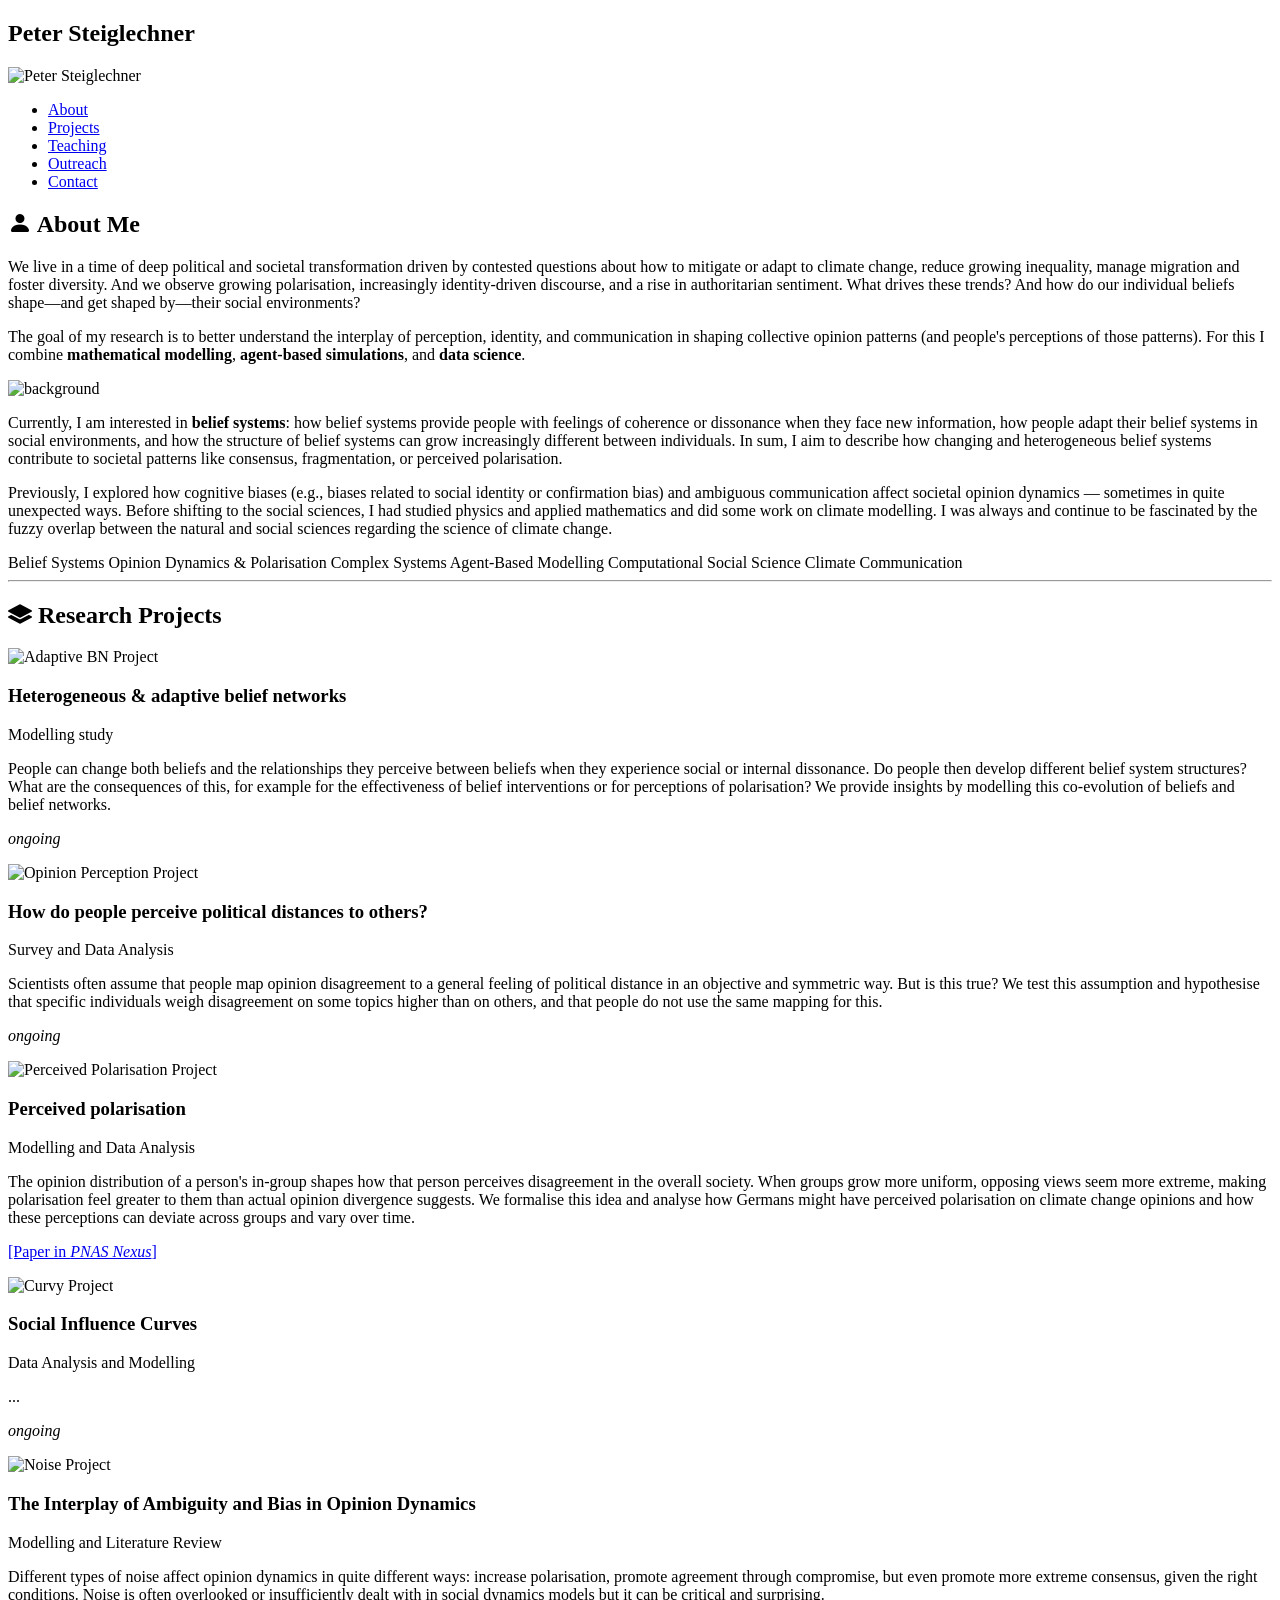
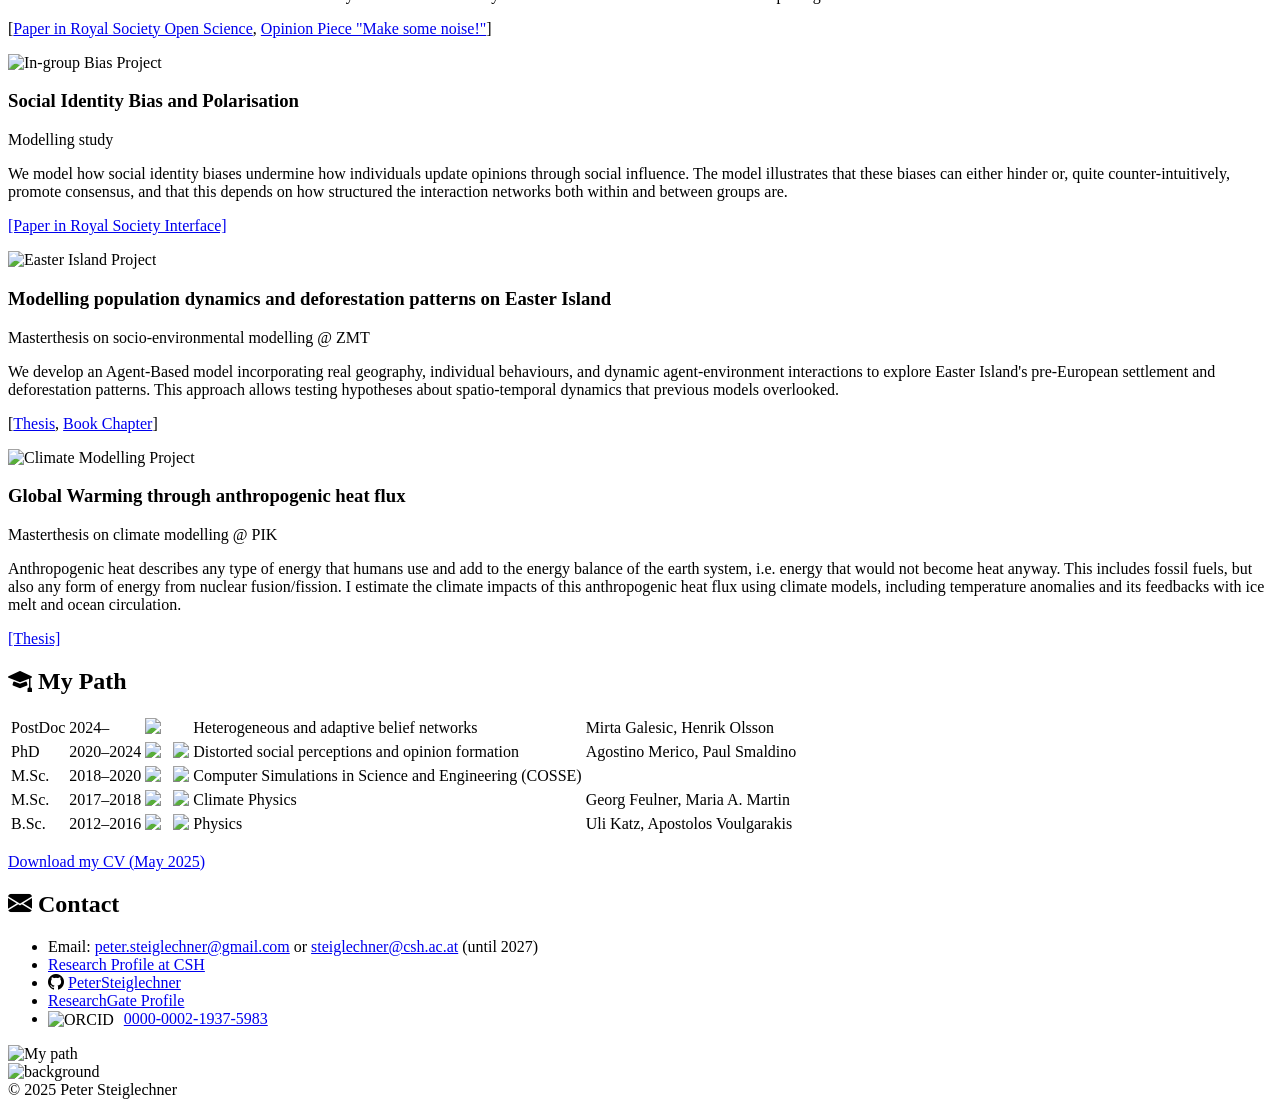
==== index.html @ 41eb7d70 "update paths" ====
<!DOCTYPE html>
<html lang="en">

<head>
  <meta charset="utf-8" />
  <meta name="viewport" content="width=device-width, initial-scale=1" />
  <title>Peter Steiglechner</title> 
  <link rel="icon" href="/PeterSteiglechner.github.io/static/assets/favicon.ico" />
  <link href="https://cdn.jsdelivr.net/npm/bootstrap-icons@1.5.0/font/bootstrap-icons.css" rel="stylesheet" />
  <link href="https://fonts.googleapis.com/css2?family=Mulish:wght@300;600;700&display=swap" rel="stylesheet" />
  <link rel="stylesheet" href="/PeterSteiglechner.github.io/static/css/main.css" />
  <style>
  html {
    scroll-behavior: smooth;
  }
</style>
</head>

<body>

<nav class="navbar">
  <div class="container nav-flex">
    <h1 class="site-title">Peter Steiglechner</h1>
        <img src="/PeterSteiglechner.github.io/static/assets/img/photo.png" alt="Peter Steiglechner" height="100" />
      <ul class="nav-menu">
      <li><a href="#about">About</a></li>
      <li><a href="#projects">Projects</a></li>
      <li><a href="teaching.html">Teaching</a></li>
      <li><a href="outreach.html">Outreach</a></li>
      <li><a href="#contact">Contact</a></li>
    </ul>
  </div>
</nav>

  <!-- Main Content -->
  <main class="container">
<section>
      <h2><i class="bi bi-person-fill"></i> About Me</h2>

<p>
We live in a time of deep political and societal transformation driven by contested questions about how to mitigate or adapt to climate change, reduce growing inequality, manage migration and foster diversity. And we observe growing polarisation, increasingly identity-driven discourse, and a rise in authoritarian sentiment. What drives these trends? And how do our individual beliefs shape—and get shaped by—their social environments?
</p>


<p>
  The goal of my research is to better understand the interplay of perception, identity, and communication in shaping collective opinion patterns (and people's perceptions of those patterns). For this I combine <strong>mathematical modelling</strong>, <strong>agent-based simulations</strong>, and <strong>data science</strong>.  
</p>
<img src="/PeterSteiglechner.github.io/static/assets/img/socialInfluence-1.png" alt="background" class="image-right" />

<p>
     Currently, I am interested in <strong>belief systems</strong>: how belief systems provide people with feelings of coherence or dissonance when they face new information, how people adapt their belief systems in social environments, and how the structure of belief systems can grow increasingly different between individuals. In sum, I aim to describe how changing and heterogeneous belief systems contribute to societal patterns like consensus, fragmentation, or perceived polarisation. 
</p>



<p>
     Previously, I explored how cognitive biases (e.g., biases related to social identity or confirmation bias) and ambiguous communication affect societal opinion dynamics — sometimes in quite unexpected ways. Before shifting to the social sciences, I had studied physics and applied mathematics and did some work on climate modelling. I was always and continue to be fascinated by the fuzzy overlap between the natural and social sciences regarding the science of climate change.
</p>


<div class="interest-tags">
  <span>Belief Systems</span>
  <span>Opinion Dynamics & Polarisation</span>
  <span>Complex Systems</span>
  <span>Agent-Based Modelling</span>
  <span>Computational Social Science</span>
  <span>Climate Communication</span>
</div>





    </section>

    <hr />

    <section class="projects-section" id="projects">
  <h2><i class="bi bi-layers-fill"></i> Research Projects</h2>
  
  <div class="scrolling-cards">
    

    <div class="project-card">
      <img src="/PeterSteiglechner.github.io/static/assets/img/projects/project_adaptivebn.png" alt="Adaptive BN Project">
      <h3>Heterogeneous & adaptive belief networks</h3>
      <p class="sub">Modelling study</p>
      <p class="desc">People can change both beliefs and the relationships they perceive between beliefs when they experience social or internal dissonance. Do people then develop different belief system structures? What are the consequences of this, for example for the effectiveness of belief interventions or for perceptions of polarisation? We provide insights by modelling this co-evolution of beliefs and belief networks. </p>
      <p><em>ongoing</em></p>
    </div>

    <div class="project-card">
      <img src="/PeterSteiglechner.github.io/static/assets/img/projects/project_survey2025.png" alt="Opinion Perception Project" style="width:70%">
      <h3>How do people perceive political distances to others?</h3>
      <p class="sub">Survey and Data Analysis</p>
      <p class="desc">Scientists often assume that people map opinion disagreement to a general feeling of political distance in an objective and symmetric way. But is this true? We test this assumption and hypothesise that specific individuals weigh disagreement on some topics higher than on others, and that people do not use the same mapping for this. </p>
      <p><em>ongoing</em></p>
    </div>

    <div class="project-card" data-href="/PeterSteiglechner.github.io/contents/projects/project25_perceivedpolarisation.html">
      <img src="/PeterSteiglechner.github.io/static/assets/img/projects/project_pnasnexus2025.jpg" alt="Perceived Polarisation Project">
      <h3>Perceived polarisation</h3>
      <p class="sub">Modelling and Data Analysis</p>
      <p class="desc">The opinion distribution of a person's in-group shapes how that person perceives disagreement in the overall society. When groups grow more uniform, opposing views seem more extreme, making polarisation feel greater to them than actual opinion divergence suggests. We formalise this idea and analyse how Germans might have perceived polarisation on climate change opinions and how these perceptions can deviate across groups and vary over time.</p>
      <p><a href="https://doi.org/10.1093/pnasnexus/pgaf184" target="_blank">[Paper in <em>PNAS Nexus</em>]</a></p>
    </div>


    <!-- <div class="project-card" data-href="/PeterSteiglechner.github.io/contents/projects/project_coherentABM.html">
      <img src="/PeterSteiglechner.github.io/static/assets/img/todo.png" alt="Project ">
      <h3>Opinion Dynamics with data-driven and heterogeneous cognitive coherence models</h3>
      <p class="sub">Data Analysis and Modelling</p>
      <p class="desc">...</p>
      <p><em>ongoing</em>, [<a href="" target="_blank">Book chapter</a>]</p>
    </div> -->
    
    <div class="project-card" data-href="/PeterSteiglechner.github.io/contents/projects/project_socialinfluencecurves.html">
      <img src="/PeterSteiglechner.github.io/static/assets/img/todo.png" alt="Curvy Project ">
      <h3>Social Influence Curves</h3>
      <p class="sub">Data Analysis and Modelling</p>
      <p class="desc">...</p>
      <p><em>ongoing</em></p>
    </div>


        <div class="project-card" data-href="/PeterSteiglechner.github.io/contents/projects/project24_ambiguity.html">
      <img src="/PeterSteiglechner.github.io/static/assets/img/projects/sketch_ms2-noise.png" alt="Noise Project" style="width:50%">
      <h3>The Interplay of Ambiguity and Bias in Opinion Dynamics</h3>
      <p class="sub">Modelling and Literature Review</p>
      <p class="desc">Different types of noise affect opinion dynamics in quite different ways: increase polarisation, promote agreement through compromise, but even promote more extreme consensus, given the right conditions. Noise is often overlooked or insufficiently dealt with in social dynamics models but it can be critical and surprising.</p>
      <p>[<a href="https://doi.org/10.1098/rsos.231071" target="_blank">Paper in Royal Society Open Science</a>, <a href="https://rofasss.org/2025/05/31/noise" target="_blank">Opinion Piece "Make some noise!"</a>]</p>
    </div>


    <div class="project-card" data-href="/PeterSteiglechner.github.io/contents/projects/project23_ingroupbias.html">
      <img src="/PeterSteiglechner.github.io/static/assets/img/projects/sketch_ms1-ingroup.png" alt="In-group Bias Project" style="width:60%">
      <h3>Social Identity Bias and Polarisation</h3>
      <p class="sub">Modelling study</p>
      <p class="desc">We model how social identity biases undermine how individuals update opinions through social influence. The model illustrates that these biases can either hinder or, quite counter-intuitively, promote consensus, and that this depends on how structured the interaction networks both within and between groups are.</p>
      <p><a href="https://doi.org/10.1098/rsif.2023.0372" target="_blank">[Paper in Royal Society Interface]</a></p>
    </div>
    
    <div class="project-card" data-href="/PeterSteiglechner.github.io/contents/projects/project20_easterisland.html">
      <img src="/PeterSteiglechner.github.io/static/assets/img/projects/project_zmt_easterisland.png" alt="Easter Island Project ">
      <h3>Modelling population dynamics and deforestation patterns on Easter Island</h3>
      <p class="sub">Masterthesis on socio-environmental modelling @ ZMT</p>
      <p class="desc">We develop an Agent-Based model incorporating real geography, individual behaviours, and dynamic agent-environment interactions to explore Easter Island's pre-European settlement and deforestation patterns. This approach allows testing hypotheses about spatio-temporal dynamics that previous models overlooked.</p>
      <p>[<a href="http://urn.kb.se/resolve?urn=urn:nbn:se:kth:diva-277730" target="_blank">Thesis</a>, <a href="https://doi.org/10.1007/978-3-030-91127-0_16" alt="Project">Book Chapter</a>]</p>
    </div>

    <div class="project-card" data-href="/PeterSteiglechner.github.io/contents/projects/project18_master_pik.html">
      <img src="/PeterSteiglechner.github.io/static/assets/img/projects/project_pik_ahf.png" alt="Climate Modelling Project ">
      <h3>Global Warming through anthropogenic heat flux</h3>
      <p class="sub">Masterthesis on climate modelling @ PIK</p>
      <p class="desc">Anthropogenic heat describes any type of energy that humans use and add to the energy balance of the earth system, i.e. energy that would not become heat anyway. This includes fossil fuels, but also any form of energy from nuclear fusion/fission. I estimate the climate impacts of this anthropogenic heat flux using climate models, including temperature anomalies and its feedbacks with ice melt and ocean circulation.</p>
      <p><a href="http://urn.kb.se/resolve?urn=urn:nbn:se:kth:diva-277730" target="_blank">[Thesis]</a></p>
    </div>
    <!-- Repeat for more cards -->

  </div>
  
  <!-- <div class="text-center mt-3">
    <a href="projects.html" class="card">View All Projects</a>
  </div> -->
</section>



    <!-- Path -->
    <section class="mb-5">
      <h2><i class="bi bi-mortarboard-fill"></i> My Path</h2>
     
        <div class="flex-path">
  <div class="table-responsive">
<table class="table table-bordered align-middle">
          <tbody>
            <tr>
              <td>PostDoc</td>
              <td>2024–</td>
              <td><img src="/PeterSteiglechner.github.io/static/assets/img/logos/logo-csh.png" height="40" /></td>
              <td>Heterogeneous and adaptive belief networks</td>
              <td>Mirta Galesic, Henrik Olsson</td>
            </tr>
            <tr>
              <td>PhD</td>
              <td>2020–2024</td>
              <td>
                <img src="/PeterSteiglechner.github.io/static/assets/img/logos/ZMT.png" height="40" />
                &nbsp
                <img src="/PeterSteiglechner.github.io/static/assets/img/logos/constructor.png" height="20" />
              </td>
              <td>Distorted social perceptions and opinion formation</td>
              <td>Agostino Merico, Paul Smaldino</td>
            </tr>
            <tr>
              <td>M.Sc.</td>
              <td>2018–2020</td>
              <td>
                <img src="/PeterSteiglechner.github.io/static/assets/img/logos/TUB.png" height="30" />
                &nbsp
                <img src="/PeterSteiglechner.github.io/static/assets/img/logos/kth.png" height="40" />
              </td>
              <td>Computer Simulations in Science and Engineering (COSSE)</td>
              <td></td>
            </tr>
            <tr>
              <td>M.Sc.</td>
              <td>2017–2018</td>
              <td>
                <img src="/PeterSteiglechner.github.io/static/assets/img/logos/unipotsdam.png" height="40" />
                &nbsp
                <img src="/PeterSteiglechner.github.io/static/assets/img/logos/pik.png" height="40" />
              </td>
              <td>Climate Physics</td>
              <td>Georg Feulner, Maria A. Martin</td>
            </tr>
            <tr>
              <td>B.Sc.</td>
              <td>2012–2016</td>
              <td>
                <img src="/PeterSteiglechner.github.io/static/assets/img/logos/FAU.png" height="40" />
                &nbsp
                <img src="/PeterSteiglechner.github.io/static/assets/img/logos/imperial.png" height="30" />
              </td>
              <td>Physics</td>
              <td>Uli Katz, Apostolos Voulgarakis</td>
            </tr>
          </tbody>
        </table>

        </div>
</div>

    </section>

          <p><a href="/PeterSteiglechner.github.io/static/pdfs/CV_PeterSteiglechner.pdf">Download my CV (May 2025)</a></p>

<div class="contact-map-wrapper mb-5">
  <section class="contact-section">
    <h2><i class="bi bi-envelope-fill"></i> Contact</h2>
    <ul>
      <li>Email: <a href="mailto:peter.steiglechner@gmail.com">peter.steiglechner@gmail.com</a> or <a href="mailto:steiglechner@csh.ac.at">steiglechner@csh.ac.at</a> (until 2027) </li>
      <li><a href="https://csh.ac.at/peter-steiglechner" target="_blank"> Research Profile at CSH</a></li>
      <li>
        <i class="bi bi-github"></i> 
        <a href="https://github.com/PeterSteiglechner">PeterSteiglechner</a>
      </li>
      <li>
        <a href="https://www.researchgate.net/profile/Peter-Steiglechner">ResearchGate Profile</a>
      </li>
        <li>
        <img src="/PeterSteiglechner.github.io/static/assets/img/orcid.png" alt="ORCID" style="width: 20px; height: 20px; vertical-align: middle; margin-right: 6px;" />
        <a href="https://orcid.org/0000-0002-1937-5983" target="_blank" rel="noopener">0000-0002-1937-5983</a>
        </li>
    </ul>
  </section>

  <div class="map-img">
    <img src="/PeterSteiglechner.github.io/static/assets/img/myWorld.png" alt="My path" />
  </div>
</div>


    <!-- Navigation Cards
    <section class="text-center mt-5">
      <div class="d-flex justify-content-center flex-wrap gap-3">
        <a href="projects.html" class="nav-card">Projects</a>
        <a href="teaching.html" class="nav-card">Teaching</a>
        <a href="outreach.html" class="nav-card">Outreach</a>
      </div>
    </section> -->

<img src="/PeterSteiglechner.github.io/static/assets/img/titlepagesmall.png" alt="background" class="page-bottom-bg" />

  </main>

  <footer class="text-center py-4 text-muted small">
    &copy; 2025 Peter Steiglechner
  </footer>


</body>


<script>
document.querySelectorAll('.project-card').forEach(card => {
  card.addEventListener('click', (e) => {
    // If the clicked element is a link inside the card, do nothing here (allow default)
    if (e.target.closest('a')) {
      return;
    }
    const url = card.getAttribute('data-href');
    if (url) {
      window.open(url, '_blank'); // open in new tab, or use window.location.href = url to open same tab
    }
  });
});
</script>


</html>
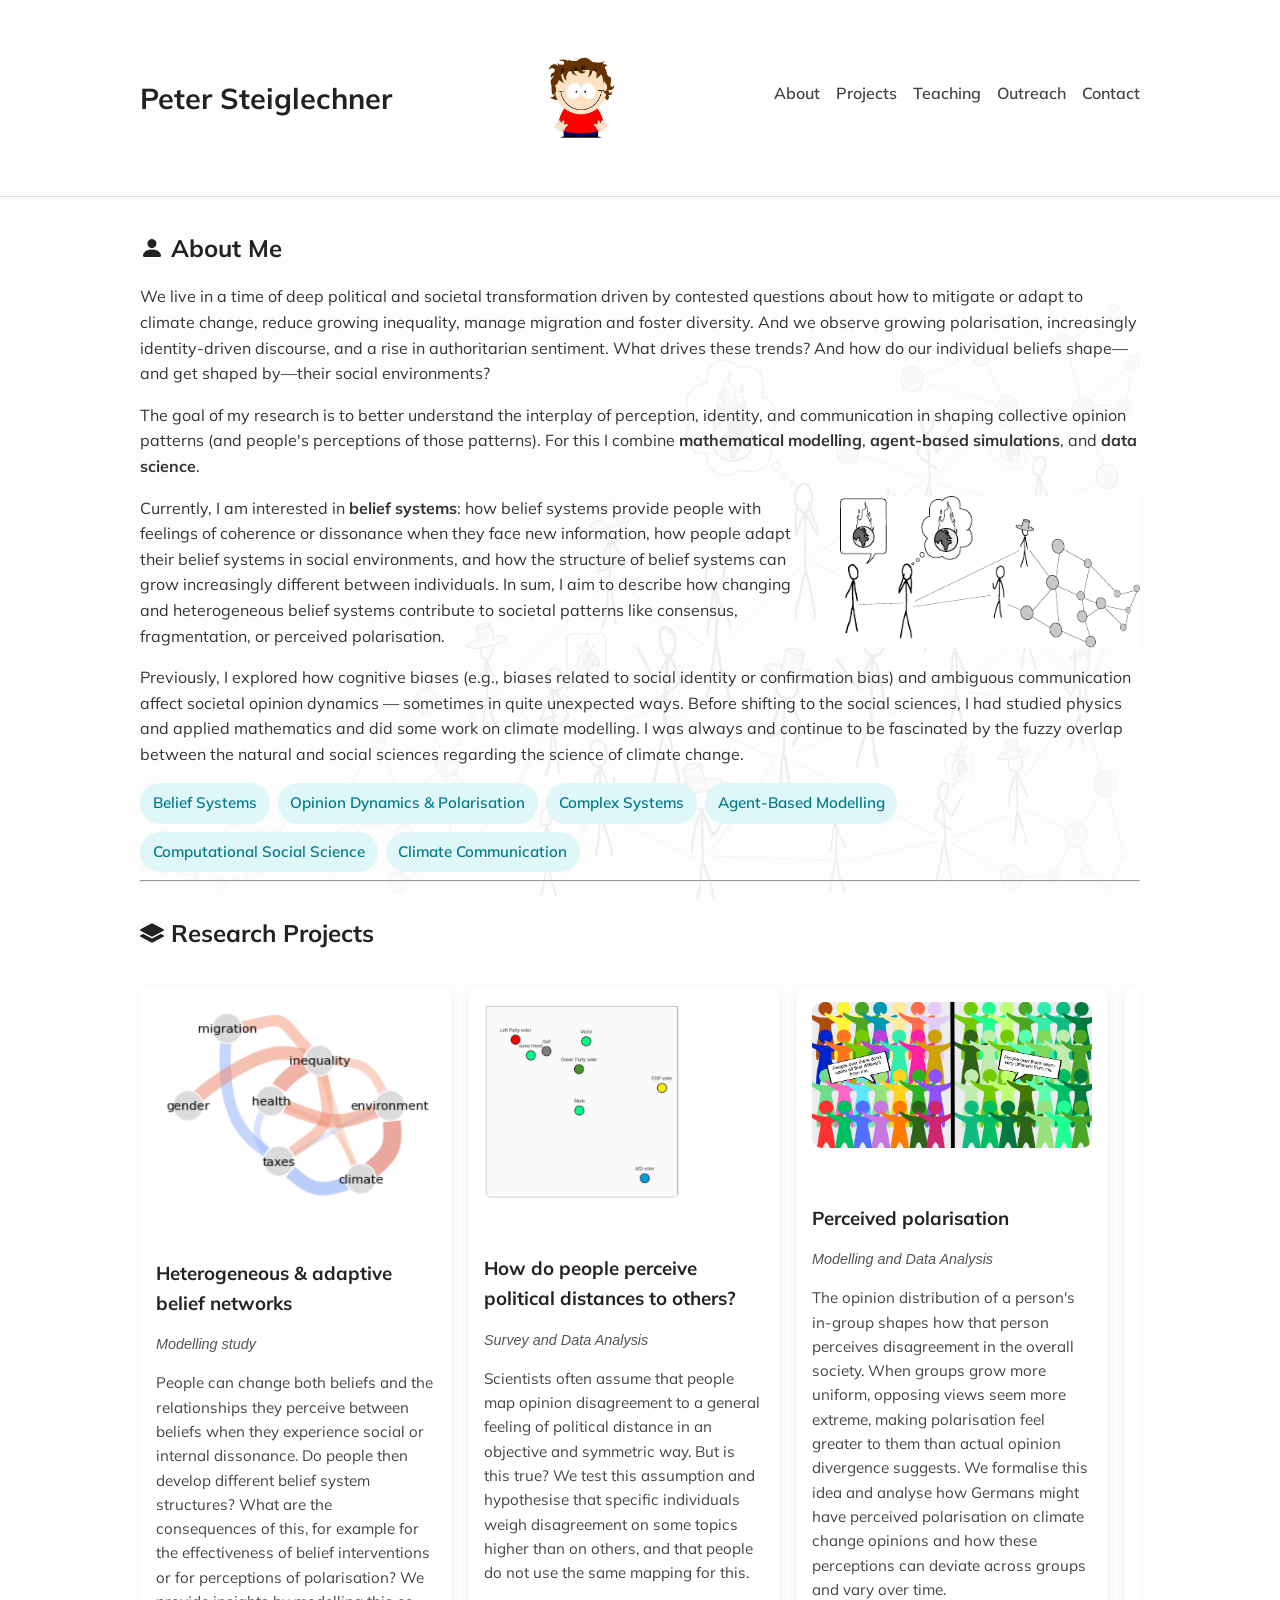
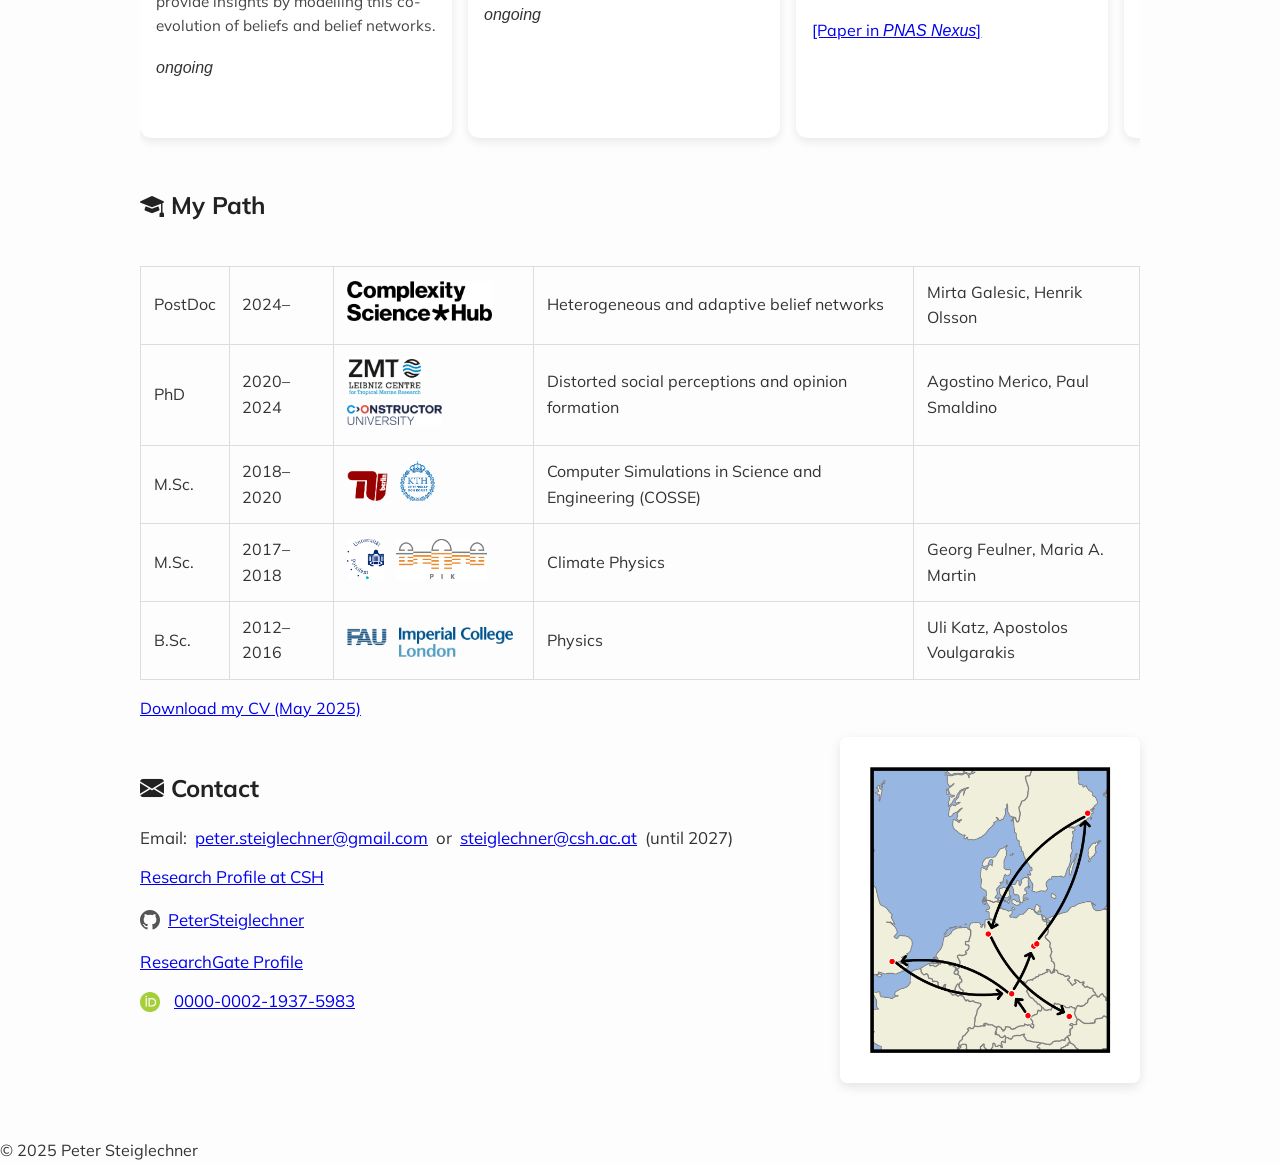
==== commit 9ba79c5c: "update paths" ====
--- a/index.html
+++ b/index.html
@@ -5,10 +5,10 @@
   <meta charset="utf-8" />
   <meta name="viewport" content="width=device-width, initial-scale=1" />
   <title>Peter Steiglechner</title> 
-  <link rel="icon" href="/PeterSteiglechner.github.io/static/assets/favicon.ico" />
+  <link rel="icon" href="/static/assets/favicon.ico" />
   <link href="https://cdn.jsdelivr.net/npm/bootstrap-icons@1.5.0/font/bootstrap-icons.css" rel="stylesheet" />
   <link href="https://fonts.googleapis.com/css2?family=Mulish:wght@300;600;700&display=swap" rel="stylesheet" />
-  <link rel="stylesheet" href="/PeterSteiglechner.github.io/static/css/main.css" />
+  <link rel="stylesheet" href="/static/css/main.css" />
   <style>
   html {
     scroll-behavior: smooth;
@@ -21,7 +21,7 @@
 <nav class="navbar">
   <div class="container nav-flex">
     <h1 class="site-title">Peter Steiglechner</h1>
-        <img src="/PeterSteiglechner.github.io/static/assets/img/photo.png" alt="Peter Steiglechner" height="100" />
+        <img src="/static/assets/img/photo.png" alt="Peter Steiglechner" height="100" />
       <ul class="nav-menu">
       <li><a href="#about">About</a></li>
       <li><a href="#projects">Projects</a></li>
@@ -45,7 +45,7 @@
 <p>
   The goal of my research is to better understand the interplay of perception, identity, and communication in shaping collective opinion patterns (and people's perceptions of those patterns). For this I combine <strong>mathematical modelling</strong>, <strong>agent-based simulations</strong>, and <strong>data science</strong>.  
 </p>
-<img src="/PeterSteiglechner.github.io/static/assets/img/socialInfluence-1.png" alt="background" class="image-right" />
+<img src="/static/assets/img/socialInfluence-1.png" alt="background" class="image-right" />
 
 <p>
      Currently, I am interested in <strong>belief systems</strong>: how belief systems provide people with feelings of coherence or dissonance when they face new information, how people adapt their belief systems in social environments, and how the structure of belief systems can grow increasingly different between individuals. In sum, I aim to describe how changing and heterogeneous belief systems contribute to societal patterns like consensus, fragmentation, or perceived polarisation. 
@@ -82,7 +82,7 @@
     
 
     <div class="project-card">
-      <img src="/PeterSteiglechner.github.io/static/assets/img/projects/project_adaptivebn.png" alt="Adaptive BN Project">
+      <img src="/static/assets/img/projects/project_adaptivebn.png" alt="Adaptive BN Project">
       <h3>Heterogeneous & adaptive belief networks</h3>
       <p class="sub">Modelling study</p>
       <p class="desc">People can change both beliefs and the relationships they perceive between beliefs when they experience social or internal dissonance. Do people then develop different belief system structures? What are the consequences of this, for example for the effectiveness of belief interventions or for perceptions of polarisation? We provide insights by modelling this co-evolution of beliefs and belief networks. </p>
@@ -90,15 +90,15 @@
     </div>
 
     <div class="project-card">
-      <img src="/PeterSteiglechner.github.io/static/assets/img/projects/project_survey2025.png" alt="Opinion Perception Project" style="width:70%">
+      <img src="/static/assets/img/projects/project_survey2025.png" alt="Opinion Perception Project" style="width:70%">
       <h3>How do people perceive political distances to others?</h3>
       <p class="sub">Survey and Data Analysis</p>
       <p class="desc">Scientists often assume that people map opinion disagreement to a general feeling of political distance in an objective and symmetric way. But is this true? We test this assumption and hypothesise that specific individuals weigh disagreement on some topics higher than on others, and that people do not use the same mapping for this. </p>
       <p><em>ongoing</em></p>
     </div>
 
-    <div class="project-card" data-href="/PeterSteiglechner.github.io/contents/projects/project25_perceivedpolarisation.html">
-      <img src="/PeterSteiglechner.github.io/static/assets/img/projects/project_pnasnexus2025.jpg" alt="Perceived Polarisation Project">
+    <div class="project-card" data-href="/contents/projects/project25_perceivedpolarisation.html">
+      <img src="/static/assets/img/projects/project_pnasnexus2025.jpg" alt="Perceived Polarisation Project">
       <h3>Perceived polarisation</h3>
       <p class="sub">Modelling and Data Analysis</p>
       <p class="desc">The opinion distribution of a person's in-group shapes how that person perceives disagreement in the overall society. When groups grow more uniform, opposing views seem more extreme, making polarisation feel greater to them than actual opinion divergence suggests. We formalise this idea and analyse how Germans might have perceived polarisation on climate change opinions and how these perceptions can deviate across groups and vary over time.</p>
@@ -106,16 +106,16 @@
     </div>
 
 
-    <!-- <div class="project-card" data-href="/PeterSteiglechner.github.io/contents/projects/project_coherentABM.html">
-      <img src="/PeterSteiglechner.github.io/static/assets/img/todo.png" alt="Project ">
+    <!-- <div class="project-card" data-href="/contents/projects/project_coherentABM.html">
+      <img src="/static/assets/img/todo.png" alt="Project ">
       <h3>Opinion Dynamics with data-driven and heterogeneous cognitive coherence models</h3>
       <p class="sub">Data Analysis and Modelling</p>
       <p class="desc">...</p>
       <p><em>ongoing</em>, [<a href="" target="_blank">Book chapter</a>]</p>
     </div> -->
     
-    <div class="project-card" data-href="/PeterSteiglechner.github.io/contents/projects/project_socialinfluencecurves.html">
-      <img src="/PeterSteiglechner.github.io/static/assets/img/todo.png" alt="Curvy Project ">
+    <div class="project-card" data-href="/contents/projects/project_socialinfluencecurves.html">
+      <img src="/static/assets/img/todo.png" alt="Curvy Project ">
       <h3>Social Influence Curves</h3>
       <p class="sub">Data Analysis and Modelling</p>
       <p class="desc">...</p>
@@ -123,8 +123,8 @@
     </div>
 
 
-        <div class="project-card" data-href="/PeterSteiglechner.github.io/contents/projects/project24_ambiguity.html">
-      <img src="/PeterSteiglechner.github.io/static/assets/img/projects/sketch_ms2-noise.png" alt="Noise Project" style="width:50%">
+        <div class="project-card" data-href="/contents/projects/project24_ambiguity.html">
+      <img src="/static/assets/img/projects/sketch_ms2-noise.png" alt="Noise Project" style="width:50%">
       <h3>The Interplay of Ambiguity and Bias in Opinion Dynamics</h3>
       <p class="sub">Modelling and Literature Review</p>
       <p class="desc">Different types of noise affect opinion dynamics in quite different ways: increase polarisation, promote agreement through compromise, but even promote more extreme consensus, given the right conditions. Noise is often overlooked or insufficiently dealt with in social dynamics models but it can be critical and surprising.</p>
@@ -132,24 +132,24 @@
     </div>
 
 
-    <div class="project-card" data-href="/PeterSteiglechner.github.io/contents/projects/project23_ingroupbias.html">
-      <img src="/PeterSteiglechner.github.io/static/assets/img/projects/sketch_ms1-ingroup.png" alt="In-group Bias Project" style="width:60%">
+    <div class="project-card" data-href="/contents/projects/project23_ingroupbias.html">
+      <img src="/static/assets/img/projects/sketch_ms1-ingroup.png" alt="In-group Bias Project" style="width:60%">
       <h3>Social Identity Bias and Polarisation</h3>
       <p class="sub">Modelling study</p>
       <p class="desc">We model how social identity biases undermine how individuals update opinions through social influence. The model illustrates that these biases can either hinder or, quite counter-intuitively, promote consensus, and that this depends on how structured the interaction networks both within and between groups are.</p>
       <p><a href="https://doi.org/10.1098/rsif.2023.0372" target="_blank">[Paper in Royal Society Interface]</a></p>
     </div>
     
-    <div class="project-card" data-href="/PeterSteiglechner.github.io/contents/projects/project20_easterisland.html">
-      <img src="/PeterSteiglechner.github.io/static/assets/img/projects/project_zmt_easterisland.png" alt="Easter Island Project ">
+    <div class="project-card" data-href="/contents/projects/project20_easterisland.html">
+      <img src="/static/assets/img/projects/project_zmt_easterisland.png" alt="Easter Island Project ">
       <h3>Modelling population dynamics and deforestation patterns on Easter Island</h3>
       <p class="sub">Masterthesis on socio-environmental modelling @ ZMT</p>
       <p class="desc">We develop an Agent-Based model incorporating real geography, individual behaviours, and dynamic agent-environment interactions to explore Easter Island's pre-European settlement and deforestation patterns. This approach allows testing hypotheses about spatio-temporal dynamics that previous models overlooked.</p>
       <p>[<a href="http://urn.kb.se/resolve?urn=urn:nbn:se:kth:diva-277730" target="_blank">Thesis</a>, <a href="https://doi.org/10.1007/978-3-030-91127-0_16" alt="Project">Book Chapter</a>]</p>
     </div>
 
-    <div class="project-card" data-href="/PeterSteiglechner.github.io/contents/projects/project18_master_pik.html">
-      <img src="/PeterSteiglechner.github.io/static/assets/img/projects/project_pik_ahf.png" alt="Climate Modelling Project ">
+    <div class="project-card" data-href="/contents/projects/project18_master_pik.html">
+      <img src="/static/assets/img/projects/project_pik_ahf.png" alt="Climate Modelling Project ">
       <h3>Global Warming through anthropogenic heat flux</h3>
       <p class="sub">Masterthesis on climate modelling @ PIK</p>
       <p class="desc">Anthropogenic heat describes any type of energy that humans use and add to the energy balance of the earth system, i.e. energy that would not become heat anyway. This includes fossil fuels, but also any form of energy from nuclear fusion/fission. I estimate the climate impacts of this anthropogenic heat flux using climate models, including temperature anomalies and its feedbacks with ice melt and ocean circulation.</p>
@@ -177,7 +177,7 @@
             <tr>
               <td>PostDoc</td>
               <td>2024–</td>
-              <td><img src="/PeterSteiglechner.github.io/static/assets/img/logos/logo-csh.png" height="40" /></td>
+              <td><img src="/static/assets/img/logos/logo-csh.png" height="40" /></td>
               <td>Heterogeneous and adaptive belief networks</td>
               <td>Mirta Galesic, Henrik Olsson</td>
             </tr>
@@ -185,9 +185,9 @@
               <td>PhD</td>
               <td>2020–2024</td>
               <td>
-                <img src="/PeterSteiglechner.github.io/static/assets/img/logos/ZMT.png" height="40" />
+                <img src="/static/assets/img/logos/ZMT.png" height="40" />
                 &nbsp
-                <img src="/PeterSteiglechner.github.io/static/assets/img/logos/constructor.png" height="20" />
+                <img src="/static/assets/img/logos/constructor.png" height="20" />
               </td>
               <td>Distorted social perceptions and opinion formation</td>
               <td>Agostino Merico, Paul Smaldino</td>
@@ -196,9 +196,9 @@
               <td>M.Sc.</td>
               <td>2018–2020</td>
               <td>
-                <img src="/PeterSteiglechner.github.io/static/assets/img/logos/TUB.png" height="30" />
+                <img src="/static/assets/img/logos/TUB.png" height="30" />
                 &nbsp
-                <img src="/PeterSteiglechner.github.io/static/assets/img/logos/kth.png" height="40" />
+                <img src="/static/assets/img/logos/kth.png" height="40" />
               </td>
               <td>Computer Simulations in Science and Engineering (COSSE)</td>
               <td></td>
@@ -207,9 +207,9 @@
               <td>M.Sc.</td>
               <td>2017–2018</td>
               <td>
-                <img src="/PeterSteiglechner.github.io/static/assets/img/logos/unipotsdam.png" height="40" />
+                <img src="/static/assets/img/logos/unipotsdam.png" height="40" />
                 &nbsp
-                <img src="/PeterSteiglechner.github.io/static/assets/img/logos/pik.png" height="40" />
+                <img src="/static/assets/img/logos/pik.png" height="40" />
               </td>
               <td>Climate Physics</td>
               <td>Georg Feulner, Maria A. Martin</td>
@@ -218,9 +218,9 @@
               <td>B.Sc.</td>
               <td>2012–2016</td>
               <td>
-                <img src="/PeterSteiglechner.github.io/static/assets/img/logos/FAU.png" height="40" />
+                <img src="/static/assets/img/logos/FAU.png" height="40" />
                 &nbsp
-                <img src="/PeterSteiglechner.github.io/static/assets/img/logos/imperial.png" height="30" />
+                <img src="/static/assets/img/logos/imperial.png" height="30" />
               </td>
               <td>Physics</td>
               <td>Uli Katz, Apostolos Voulgarakis</td>
@@ -233,7 +233,7 @@
 
     </section>
 
-          <p><a href="/PeterSteiglechner.github.io/static/pdfs/CV_PeterSteiglechner.pdf">Download my CV (May 2025)</a></p>
+          <p><a href="/static/pdfs/CV_PeterSteiglechner.pdf">Download my CV (May 2025)</a></p>
 
 <div class="contact-map-wrapper mb-5">
   <section class="contact-section">
@@ -249,14 +249,14 @@
         <a href="https://www.researchgate.net/profile/Peter-Steiglechner">ResearchGate Profile</a>
       </li>
         <li>
-        <img src="/PeterSteiglechner.github.io/static/assets/img/orcid.png" alt="ORCID" style="width: 20px; height: 20px; vertical-align: middle; margin-right: 6px;" />
+        <img src="/static/assets/img/orcid.png" alt="ORCID" style="width: 20px; height: 20px; vertical-align: middle; margin-right: 6px;" />
         <a href="https://orcid.org/0000-0002-1937-5983" target="_blank" rel="noopener">0000-0002-1937-5983</a>
         </li>
     </ul>
   </section>
 
   <div class="map-img">
-    <img src="/PeterSteiglechner.github.io/static/assets/img/myWorld.png" alt="My path" />
+    <img src="/static/assets/img/myWorld.png" alt="My path" />
   </div>
 </div>
 
@@ -270,7 +270,7 @@
       </div>
     </section> -->
 
-<img src="/PeterSteiglechner.github.io/static/assets/img/titlepagesmall.png" alt="background" class="page-bottom-bg" />
+<img src="/static/assets/img/titlepagesmall.png" alt="background" class="page-bottom-bg" />
 
   </main>
 
--- a/static/css/main.css
+++ b/static/css/main.css
@@ -0,0 +1,305 @@
+/* ===== Global Body and Container ===== */
+body {
+  font-family: 'Mulish', sans-serif;
+  margin: 0;
+  padding: 0;
+  line-height: 1.6;
+  background-color: #fdfdfd;
+  color: #333;
+}
+
+.container {
+  max-width: 1000px;
+  margin: 2rem auto;
+  padding: 0 1rem;
+}
+
+/* ===== Navigation ===== */
+nav.navbar {
+  background-color: #fff;
+  border-bottom: 1px solid #ddd;
+  padding: 1rem;
+}
+
+.site-title {
+  font-size: 1.8rem;
+  font-weight: 700;
+  margin: 0;
+}
+
+.nav-flex {
+  display: flex;
+  justify-content: space-between;
+  align-items: center;
+}
+
+.nav-menu {
+  list-style: none;
+  display: flex;
+  gap: 1rem;
+  margin: 0;
+  padding: 0;
+}
+
+.nav-menu li a {
+  text-decoration: none;
+  color: #444;
+  font-weight: 600;
+}
+
+.nav-menu li a:hover {
+  color: #0077cc;
+}
+
+/* ===== Headings ===== */
+h1, h2, h3 {
+  color: #222;
+  margin-top: 2rem;
+  margin-bottom: 1rem;
+}
+
+/* ===== Lists ===== */
+ul {
+  padding-left: 1.2rem;
+}
+
+ul li {
+  margin-bottom: 0.5rem;
+}
+
+/* ===== Tables ===== */
+table {
+  width: 100%;
+  border-collapse: collapse;
+  margin-top: 1rem;
+}
+
+th, td {
+  border: 1px solid #ddd;
+  padding: 0.8rem;
+  text-align: left;
+  vertical-align: middle;
+}
+
+/* ===== Profile Pic ===== */
+.profile-pic {
+  text-align: center;
+  margin: 2rem 0;
+}
+.profile-pic img {
+  border-radius: 50%;
+  max-width: 180px;
+  box-shadow: 0 4px 12px rgba(0,0,0,0.1);
+}
+
+/* ===== Interest Tags ===== */
+.interest-tags {
+  display: flex;
+  flex-wrap: wrap;
+  gap: 0.5rem;
+  margin-top: 1rem;
+}
+
+.interest-tags span {
+  background: #e0f7fa;
+  padding: 0.5rem 0.8rem;
+  border-radius: 20px;
+  font-size: 0.95rem;
+  font-weight: 600;
+  color: #007b8a;
+}
+
+/* ===== Flex Path Section ===== */
+.flex-path {
+  display: flex;
+  flex-wrap: wrap;
+  gap: 2rem;
+  align-items: flex-start;
+  margin-top: 1.5rem;
+}
+
+.flex-path .map-img img {
+  max-height: 400px;
+  border-radius: 12px;
+  box-shadow: 0 4px 10px rgba(0,0,0,0.1);
+}
+
+/* ===== Scrolling Cards ===== */
+.scrolling-cards {
+  display: flex;
+  overflow-x: auto;
+  gap: 1rem;
+  padding: 1rem 0;
+  scroll-snap-type: x mandatory;
+}
+
+.project-card {
+  flex: 0 0 280px;
+  background: #fff;
+  padding: 1rem;
+  border-radius: 12px;
+  box-shadow: 0 4px 10px rgba(0,0,0,0.08);
+  scroll-snap-align: start;
+}
+
+.project-card img {
+  width: 100%;
+  height: auto;
+  border-radius: 10px;
+  margin-bottom: 1rem;
+}
+
+.project-card h3 {
+  margin-bottom: 0.5rem;
+}
+
+.project-card .sub {
+  font-size: 0.9rem;
+  color: #555;
+  font-style: italic;
+  margin-bottom: 0.5rem;
+}
+
+.project-card .desc {
+  font-size: 0.95rem;
+  color: #444;
+  margin-bottom: 0.5rem;
+}
+
+.project-card {
+  cursor: pointer;
+}
+.project-card a {
+  cursor: pointer;
+}
+
+/* ===== Contact + Map Flexbox ===== */
+.contact-map-wrapper {
+  display: flex;
+  justify-content: space-between;
+  align-items: flex-start;
+  gap: 2rem;
+  margin-bottom: 3rem;
+}
+
+.contact-section {
+  flex: 1 1 50%;
+  max-width: 600px;
+}
+
+.contact-section ul {
+  list-style: none;
+  padding: 0;
+}
+
+.contact-section ul li {
+  margin-bottom: 0.8rem;
+  font-size: 1.05rem;
+  display: flex;
+  align-items: center;
+  gap: 0.5rem;
+}
+
+.contact-section ul li i {
+  font-size: 1.25rem;
+  color: #555;
+}
+
+.map-img {
+  flex: 1 1 40%;
+  max-width: 300px;
+  text-align: right;
+}
+
+.map-img img {
+  max-width: 100%;
+  height: auto;
+  border-radius: 8px;
+  box-shadow: 0 4px 12px rgba(0,0,0,0.1);
+}
+
+/* ===== Background image at page bottom ===== */
+.page-bottom-bg {
+  position: fixed;
+  bottom: 0;
+  left: 50%;
+  transform: translateX(-50%);
+  width: 1000px;      /* match container max-width */
+  max-width: 100vw;
+  height: auto;
+  max-height: 80vh;
+  opacity: 0.06;
+  z-index: -1;
+  pointer-events: none;
+  user-select: none;
+}
+
+/* ===== Content Sections (Teaching, Outreach, etc) ===== */
+.content-section {
+  background: linear-gradient(135deg, #e9f0f7 0%, #fefefe 100%);
+  border-radius: 12px;
+  box-shadow: 0 6px 20px rgba(0,0,0,0.05);
+  padding: 2rem 1.5rem 2.5rem;
+  margin-bottom: 3rem;
+}
+
+.content-section header {
+  margin-bottom: 1.25rem;
+  display: flex;
+  flex-direction: column;
+  gap: 0.5rem;
+}
+
+.content-section header hr {
+  width: 50px;
+  height: 4px;
+  background-color: #4a90e2;
+  border: none;
+  border-radius: 4px;
+  margin: 0;
+}
+
+/* ===== Icons spacing (Bootstrap Icons helper) ===== */
+.me-2 {
+  margin-right: 0.5rem;
+}
+
+/* ===== Responsive ===== */
+@media (max-width: 600px) {
+  .content-section {
+    padding-left: 1rem;
+    padding-right: 1rem;
+  }
+
+  .container {
+    padding-left: 1rem;
+    padding-right: 1rem;
+  }
+}
+
+
+.btn-back {
+    display: inline-block;
+    margin-bottom: 1rem;
+    padding: 0.5rem 1rem;
+    background-color: #4a90e2;
+    color: white;
+    text-decoration: none;
+    border-radius: 5px;
+    font-weight: 600;
+  }
+  .btn-back:hover {
+    background-color: #003d80;
+  }
+
+
+  html {
+    scroll-behavior: smooth;
+  }
+
+
+.image-right {
+    float: right;
+    margin-left: 20px;
+    width: 300px; /* Adjust width as needed */
+  }
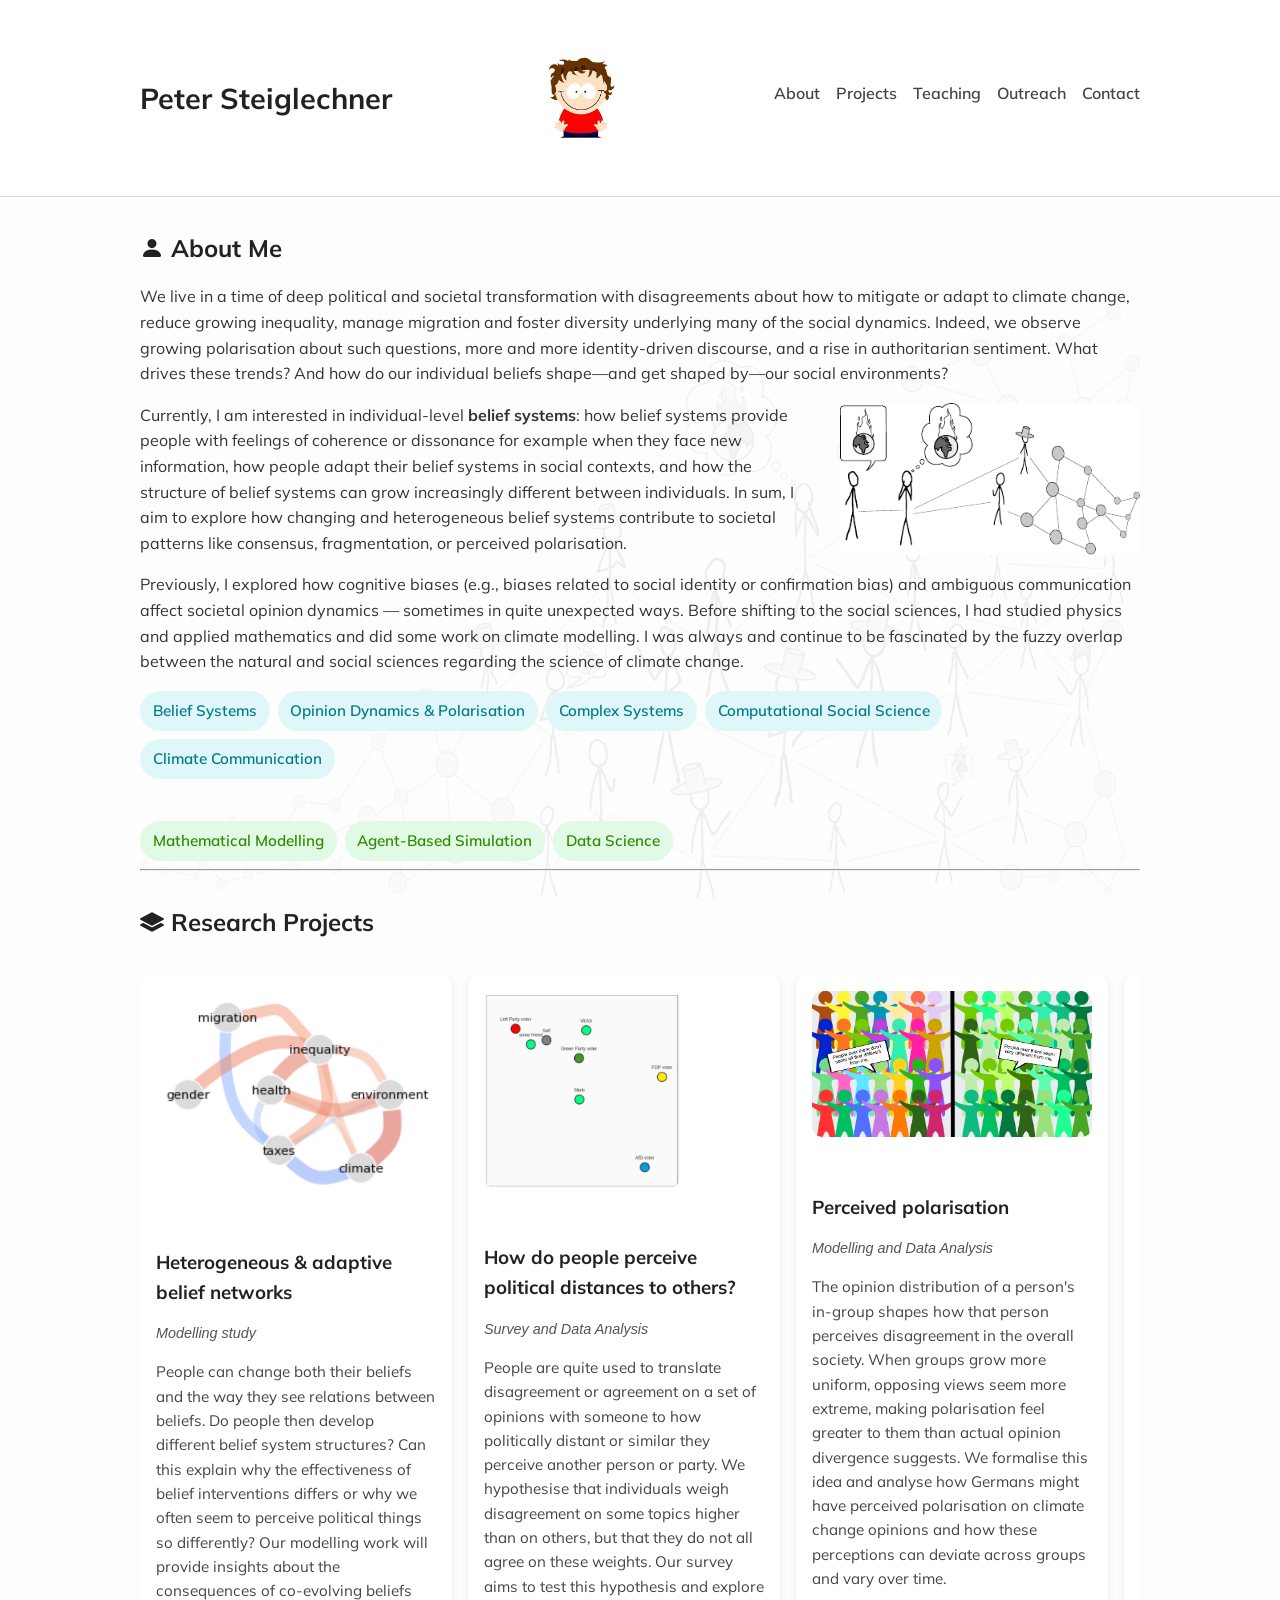
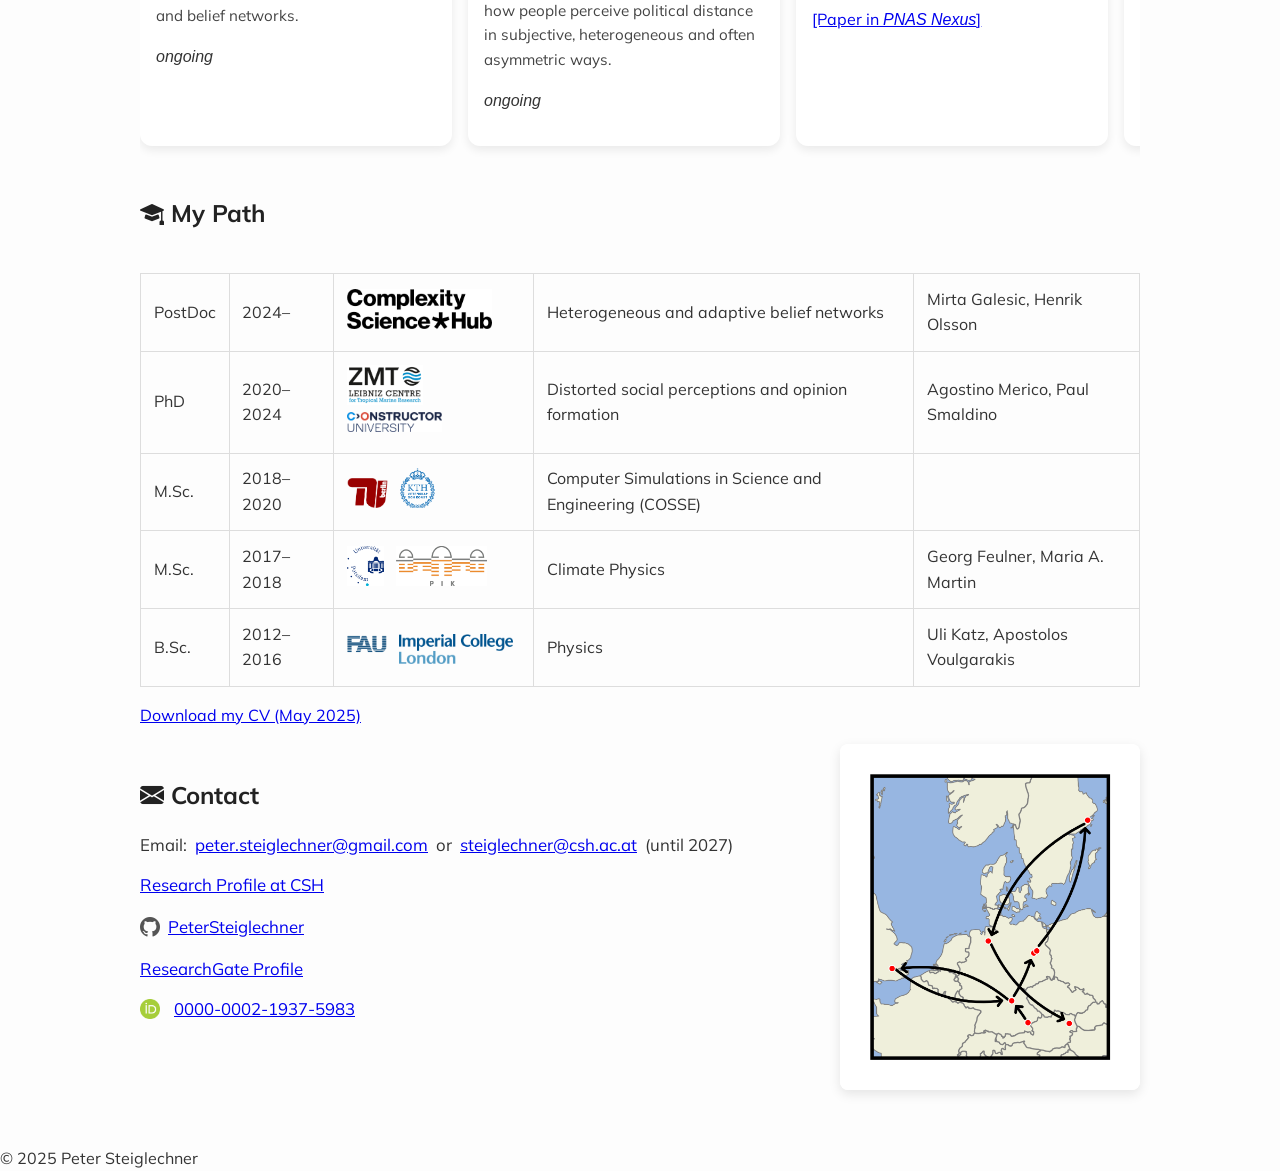
==== commit dfba5b2f: "filled opinionperception and adaotive bn" ====
--- a/index.html
+++ b/index.html
@@ -23,11 +23,11 @@
     <h1 class="site-title">Peter Steiglechner</h1>
         <img src="/static/assets/img/photo.png" alt="Peter Steiglechner" height="100" />
       <ul class="nav-menu">
-      <li><a href="#about">About</a></li>
-      <li><a href="#projects">Projects</a></li>
-      <li><a href="teaching.html">Teaching</a></li>
-      <li><a href="outreach.html">Outreach</a></li>
-      <li><a href="#contact">Contact</a></li>
+      <li><a href="index.html#about">About</a></li>
+      <li><a href="index.html#projects">Projects</a></li>
+      <li><a href="/teaching.html">Teaching</a></li>
+      <li><a href="/outreach.html">Outreach</a></li>
+      <li><a href="index.html#contact">Contact</a></li>
     </ul>
   </div>
 </nav>
@@ -35,23 +35,17 @@
   <!-- Main Content -->
   <main class="container">
 <section>
-      <h2><i class="bi bi-person-fill"></i> About Me</h2>
+      <h2><i class="bi bi-person-fill" id="about"></i> About Me</h2>
 
 <p>
-We live in a time of deep political and societal transformation driven by contested questions about how to mitigate or adapt to climate change, reduce growing inequality, manage migration and foster diversity. And we observe growing polarisation, increasingly identity-driven discourse, and a rise in authoritarian sentiment. What drives these trends? And how do our individual beliefs shape—and get shaped by—their social environments?
+We live in a time of deep political and societal transformation with disagreements about how to mitigate or adapt to climate change, reduce growing inequality, manage migration and foster diversity underlying many of the social dynamics. Indeed, we observe growing polarisation about such questions, more and more identity-driven discourse, and a rise in authoritarian sentiment. What drives these trends? And how do our individual beliefs shape—and get shaped by—our social environments?
 </p>
 
+<img src="/static/assets/img/socialInfluence-1.png" alt="background" class="image-right" />
 
 <p>
-  The goal of my research is to better understand the interplay of perception, identity, and communication in shaping collective opinion patterns (and people's perceptions of those patterns). For this I combine <strong>mathematical modelling</strong>, <strong>agent-based simulations</strong>, and <strong>data science</strong>.  
+     Currently, I am interested in individual-level <strong>belief systems</strong>: how belief systems provide people with feelings of coherence or dissonance for example when they face new information, how people adapt their belief systems in social contexts, and how the structure of belief systems can grow increasingly different between individuals. In sum, I aim to explore how changing and heterogeneous belief systems contribute to societal patterns like consensus, fragmentation, or perceived polarisation. 
 </p>
-<img src="/static/assets/img/socialInfluence-1.png" alt="background" class="image-right" />
-
-<p>
-     Currently, I am interested in <strong>belief systems</strong>: how belief systems provide people with feelings of coherence or dissonance when they face new information, how people adapt their belief systems in social environments, and how the structure of belief systems can grow increasingly different between individuals. In sum, I aim to describe how changing and heterogeneous belief systems contribute to societal patterns like consensus, fragmentation, or perceived polarisation. 
-</p>
-
-
 
 <p>
      Previously, I explored how cognitive biases (e.g., biases related to social identity or confirmation bias) and ambiguous communication affect societal opinion dynamics — sometimes in quite unexpected ways. Before shifting to the social sciences, I had studied physics and applied mathematics and did some work on climate modelling. I was always and continue to be fascinated by the fuzzy overlap between the natural and social sciences regarding the science of climate change.
@@ -62,12 +56,15 @@
   <span>Belief Systems</span>
   <span>Opinion Dynamics & Polarisation</span>
   <span>Complex Systems</span>
-  <span>Agent-Based Modelling</span>
   <span>Computational Social Science</span>
   <span>Climate Communication</span>
 </div>
-
-
+<br>
+<div class="tools-tags">
+  <span>Mathematical Modelling</span>
+  <span>Agent-Based Simulation</span>
+  <span>Data Science</span>
+</div>
 
 
 
@@ -81,19 +78,19 @@
   <div class="scrolling-cards">
     
 
-    <div class="project-card">
+    <div class="project-card"  data-href="/contents/projects/project_adaptivebn.html">
       <img src="/static/assets/img/projects/project_adaptivebn.png" alt="Adaptive BN Project">
       <h3>Heterogeneous & adaptive belief networks</h3>
       <p class="sub">Modelling study</p>
-      <p class="desc">People can change both beliefs and the relationships they perceive between beliefs when they experience social or internal dissonance. Do people then develop different belief system structures? What are the consequences of this, for example for the effectiveness of belief interventions or for perceptions of polarisation? We provide insights by modelling this co-evolution of beliefs and belief networks. </p>
+      <p class="desc">People can change both their beliefs and the way they see relations between beliefs. Do people then develop different belief system structures? Can this explain why the effectiveness of belief interventions differs or why we often seem to perceive political things so differently? Our modelling work will provide insights about the consequences of co-evolving beliefs and belief networks. </p>
       <p><em>ongoing</em></p>
     </div>
 
-    <div class="project-card">
+    <div class="project-card" data-href="/contents/projects/project_opinionperception.html">
       <img src="/static/assets/img/projects/project_survey2025.png" alt="Opinion Perception Project" style="width:70%">
       <h3>How do people perceive political distances to others?</h3>
       <p class="sub">Survey and Data Analysis</p>
-      <p class="desc">Scientists often assume that people map opinion disagreement to a general feeling of political distance in an objective and symmetric way. But is this true? We test this assumption and hypothesise that specific individuals weigh disagreement on some topics higher than on others, and that people do not use the same mapping for this. </p>
+      <p class="desc">People are quite used to translate disagreement or agreement on a set of opinions with someone to how politically distant or similar they perceive another person or party. We hypothesise that individuals weigh disagreement on some topics higher than on others, but that they do not all agree on these weights. Our survey aims to test this hypothesis and explore how people perceive political distance in subjective, heterogeneous and often asymmetric ways.</p>
       <p><em>ongoing</em></p>
     </div>
 
@@ -236,7 +233,7 @@
           <p><a href="/static/pdfs/CV_PeterSteiglechner.pdf">Download my CV (May 2025)</a></p>
 
 <div class="contact-map-wrapper mb-5">
-  <section class="contact-section">
+  <section class="contact-section" id="contact">
     <h2><i class="bi bi-envelope-fill"></i> Contact</h2>
     <ul>
       <li>Email: <a href="mailto:peter.steiglechner@gmail.com">peter.steiglechner@gmail.com</a> or <a href="mailto:steiglechner@csh.ac.at">steiglechner@csh.ac.at</a> (until 2027) </li>
--- a/static/css/main.css
+++ b/static/css/main.css
@@ -108,6 +108,23 @@
   font-weight: 600;
   color: #007b8a;
 }
+
+.tools-tags {
+  display: flex;
+  flex-wrap: wrap;
+  gap: 0.5rem;
+  margin-top: 1rem;
+}
+
+.tools-tags span {
+  background: #e0fae6;
+  padding: 0.5rem 0.8rem;
+  border-radius: 20px;
+  font-size: 0.95rem;
+  font-weight: 600;
+  color: #338a00;
+}
+
 
 /* ===== Flex Path Section ===== */
 .flex-path {
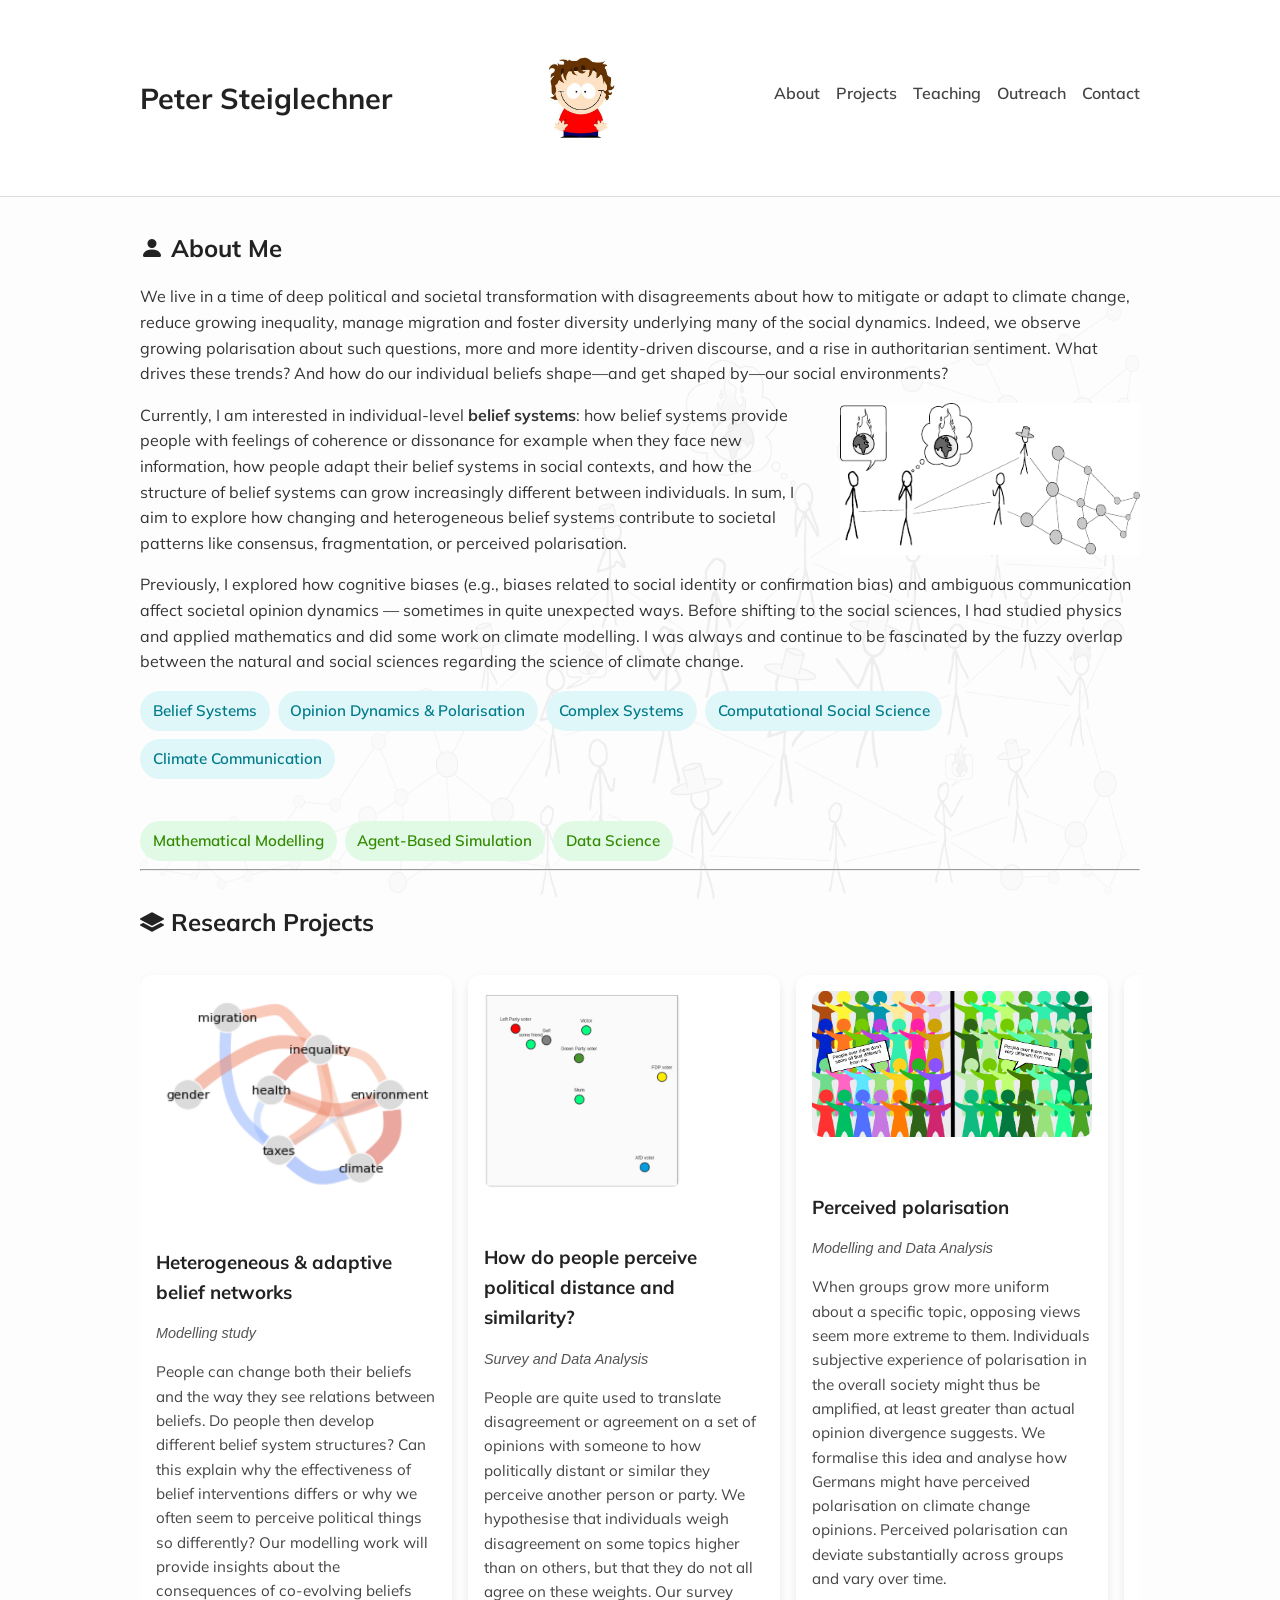
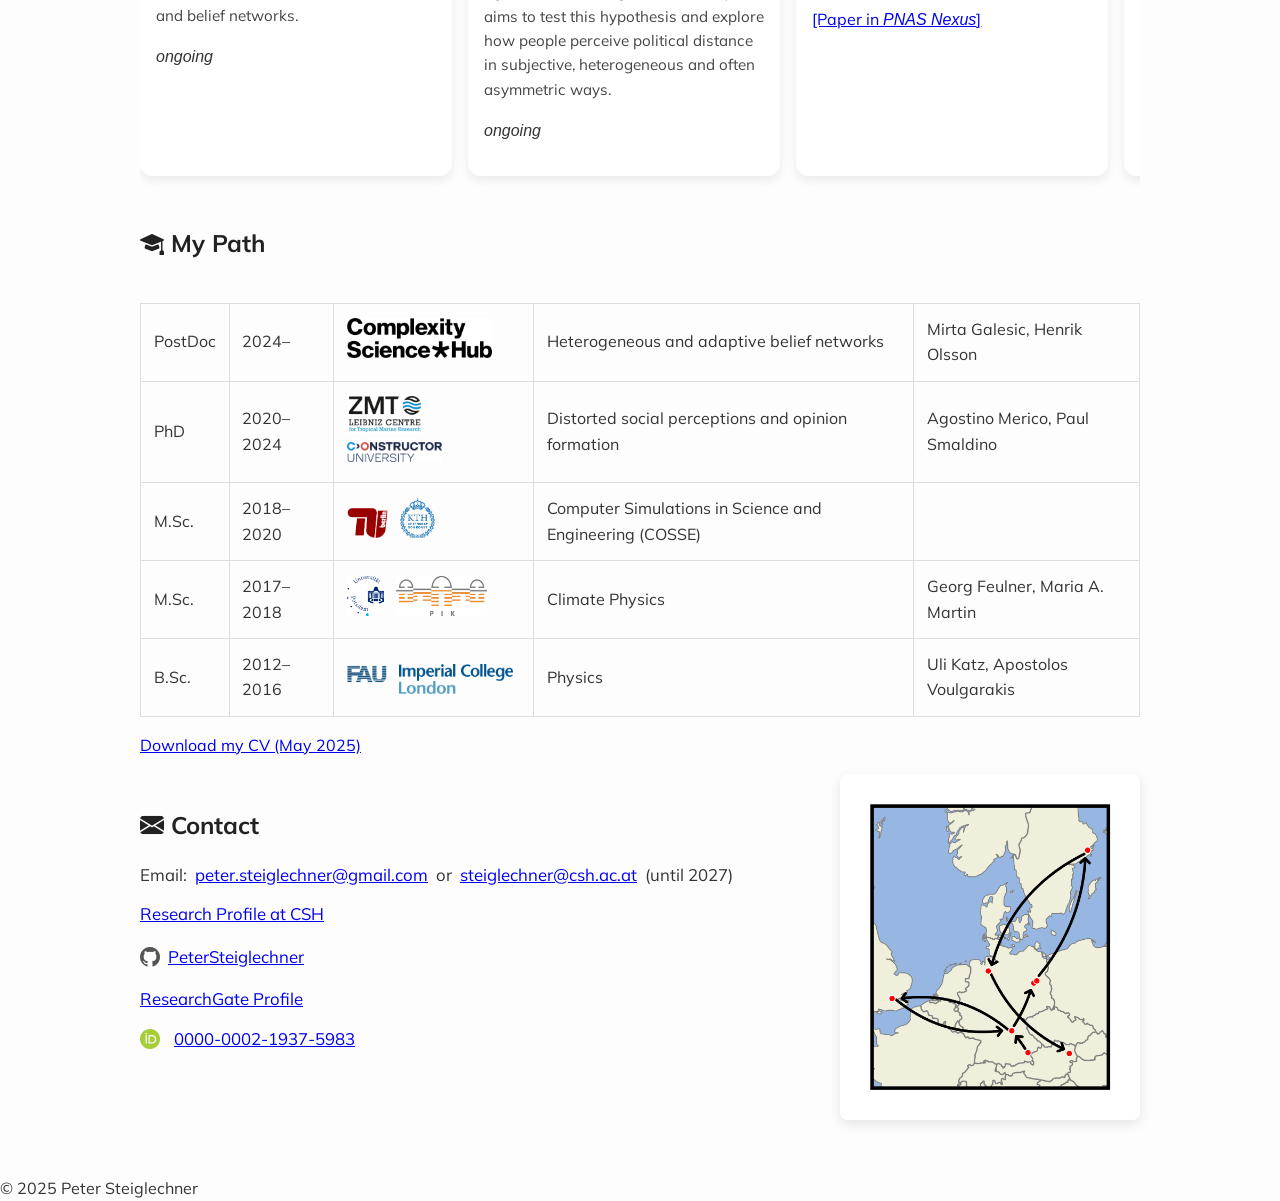
==== commit 2f72e79c: "updated perception survey" ====
--- a/index.html
+++ b/index.html
@@ -88,7 +88,7 @@
 
     <div class="project-card" data-href="/contents/projects/project_opinionperception.html">
       <img src="/static/assets/img/projects/project_survey2025.png" alt="Opinion Perception Project" style="width:70%">
-      <h3>How do people perceive political distances to others?</h3>
+      <h3>How do people perceive political distance and similarity?</h3>
       <p class="sub">Survey and Data Analysis</p>
       <p class="desc">People are quite used to translate disagreement or agreement on a set of opinions with someone to how politically distant or similar they perceive another person or party. We hypothesise that individuals weigh disagreement on some topics higher than on others, but that they do not all agree on these weights. Our survey aims to test this hypothesis and explore how people perceive political distance in subjective, heterogeneous and often asymmetric ways.</p>
       <p><em>ongoing</em></p>
@@ -98,7 +98,7 @@
       <img src="/static/assets/img/projects/project_pnasnexus2025.jpg" alt="Perceived Polarisation Project">
       <h3>Perceived polarisation</h3>
       <p class="sub">Modelling and Data Analysis</p>
-      <p class="desc">The opinion distribution of a person's in-group shapes how that person perceives disagreement in the overall society. When groups grow more uniform, opposing views seem more extreme, making polarisation feel greater to them than actual opinion divergence suggests. We formalise this idea and analyse how Germans might have perceived polarisation on climate change opinions and how these perceptions can deviate across groups and vary over time.</p>
+      <p class="desc">When groups grow more uniform about a specific topic, opposing views seem more extreme to them. Individuals subjective experience of polarisation in the overall society might thus be amplified, at least greater than actual opinion divergence suggests. We formalise this idea and analyse how Germans might have perceived polarisation on climate change opinions. Perceived polarisation can deviate substantially across groups and vary over time.</p>
       <p><a href="https://doi.org/10.1093/pnasnexus/pgaf184" target="_blank">[Paper in <em>PNAS Nexus</em>]</a></p>
     </div>
 
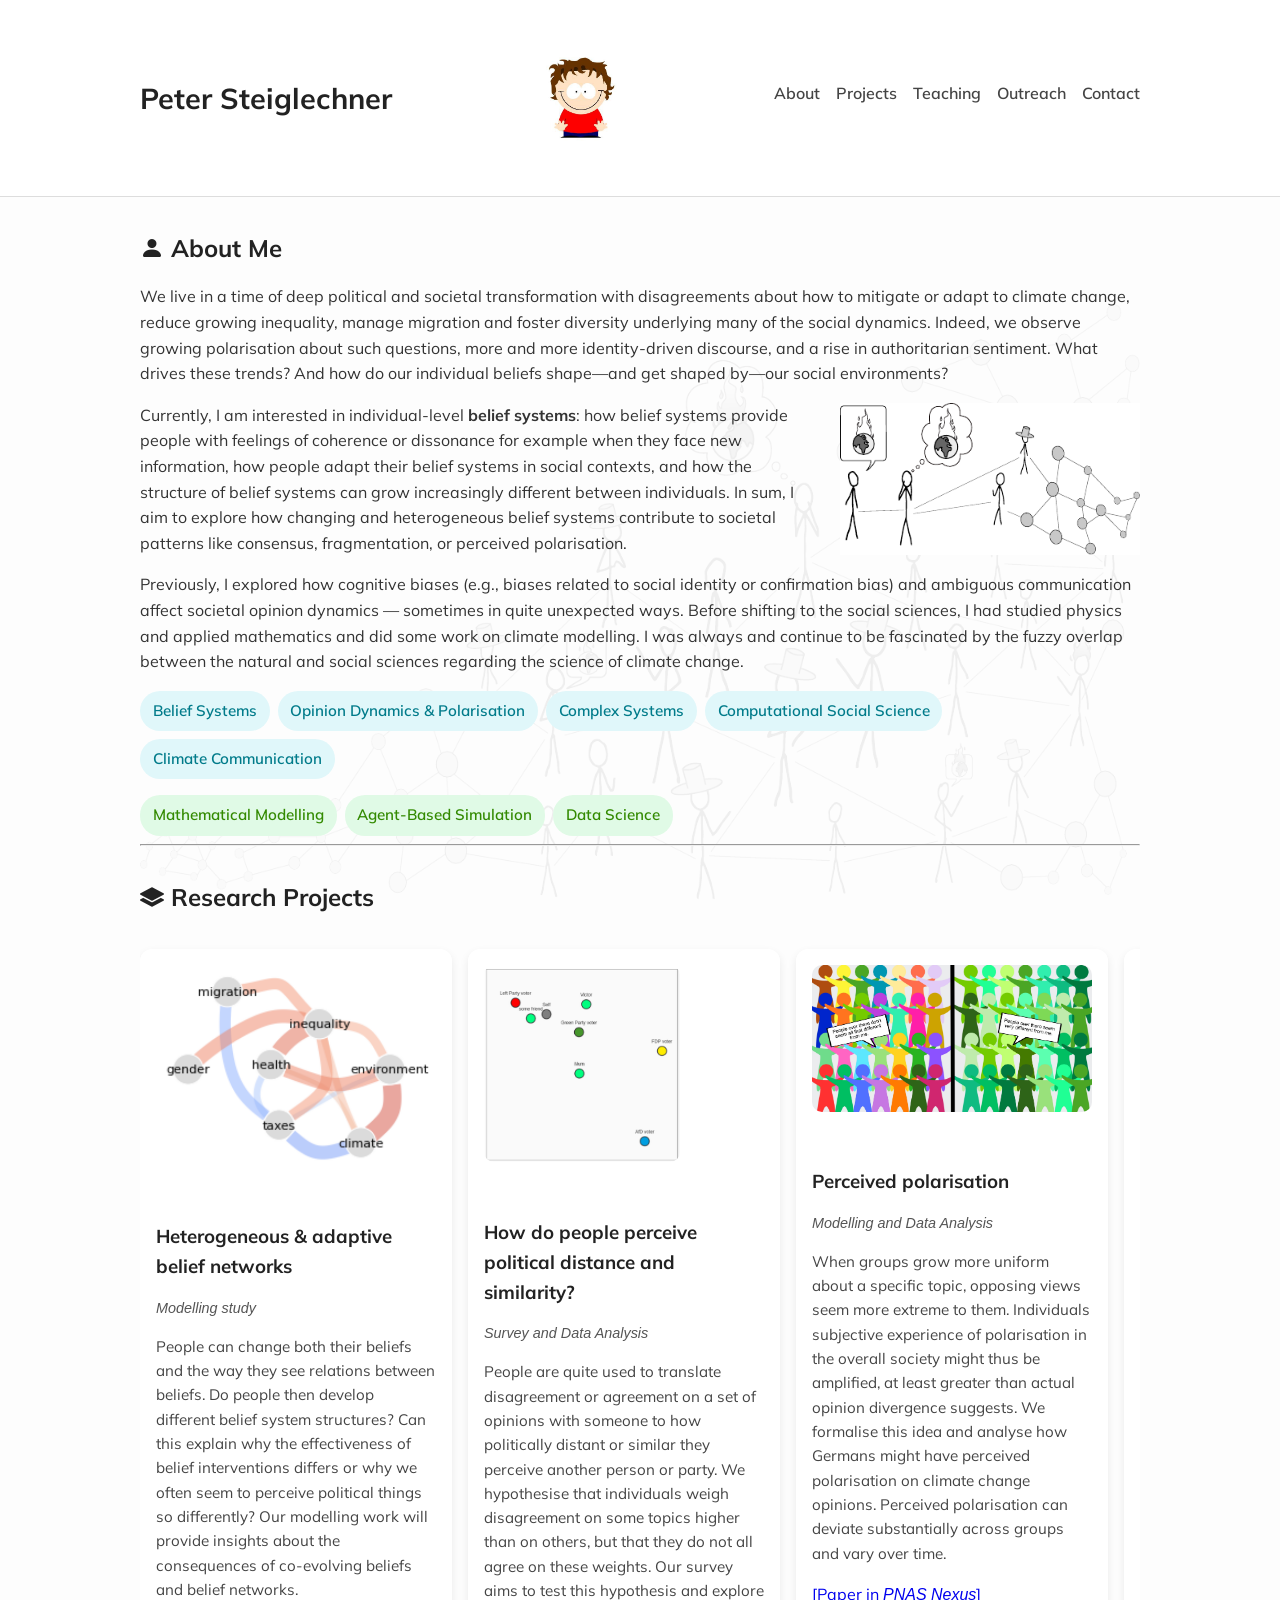
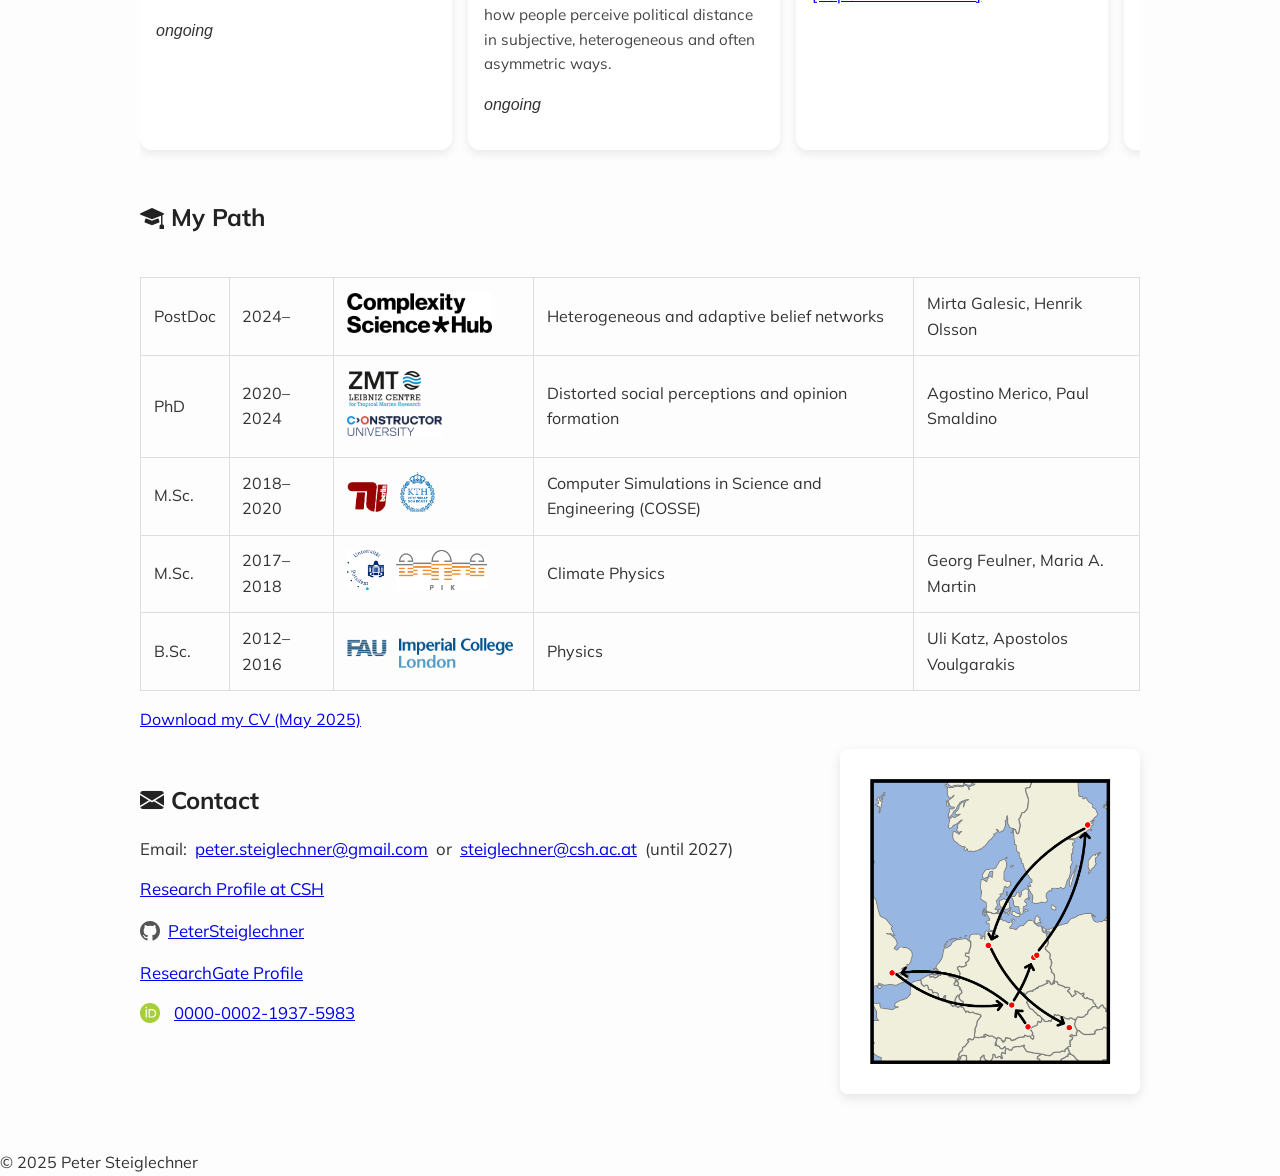
==== commit d616978c: "updated" ====
--- a/index.html
+++ b/index.html
@@ -59,7 +59,6 @@
   <span>Computational Social Science</span>
   <span>Climate Communication</span>
 </div>
-<br>
 <div class="tools-tags">
   <span>Mathematical Modelling</span>
   <span>Agent-Based Simulation</span>
